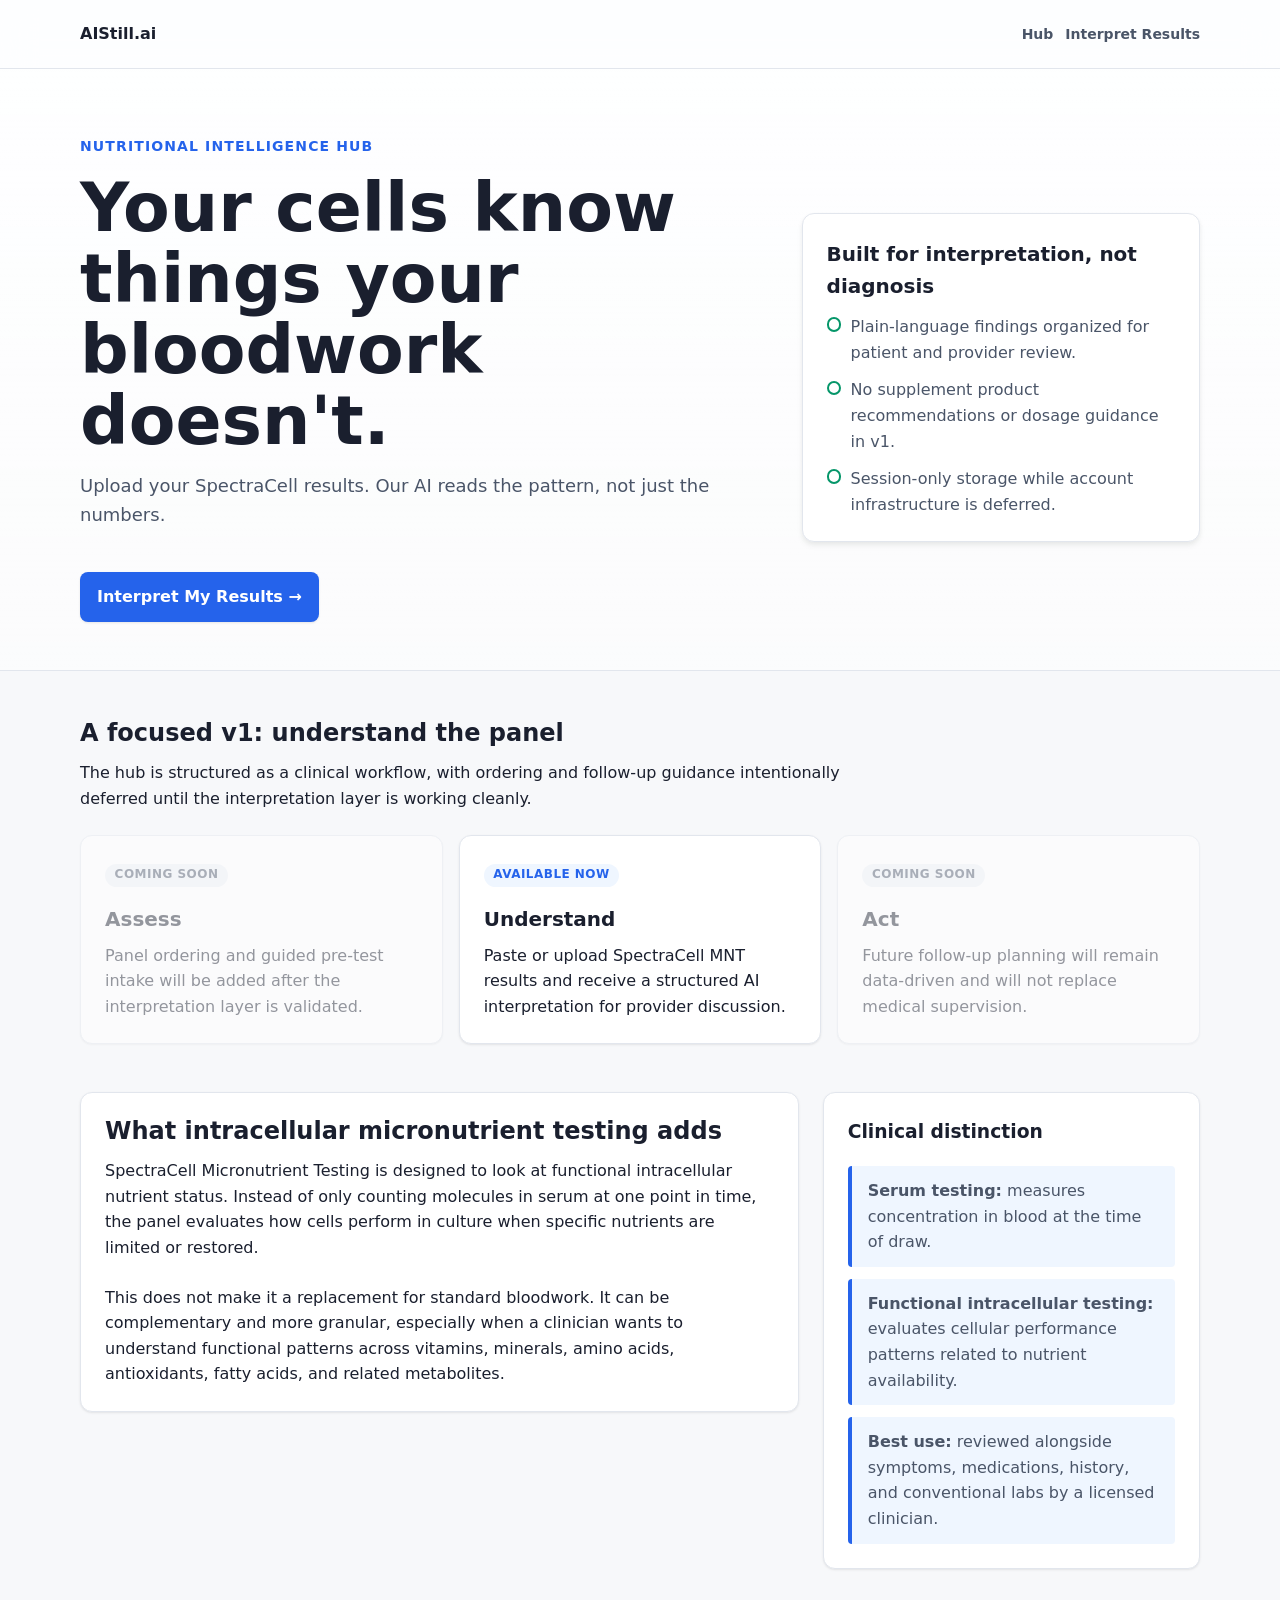
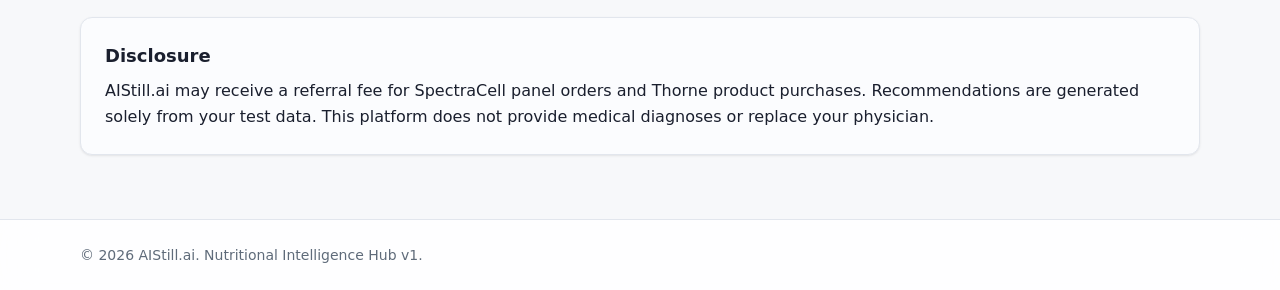
==== nutritional-hub/index.html @ 676f2456 "Build Nutritional Intelligence Hub v1" ====
<!--
  AIStill.ai — Nutritional Intelligence Hub
  Tier 2: AI Results Interpretation
  v1.0 | Built for Cloudflare Pages + Workers
  Auth integration point: search "AUTH STUB" for drop-in hooks
-->
<!doctype html>
<html lang="en">
<head>
  <meta charset="utf-8" />
  <meta name="viewport" content="width=device-width, initial-scale=1" />
  <title>Nutritional Intelligence Hub | AIStill.ai</title>
  <meta name="description" content="Upload SpectraCell Micronutrient Test results and receive a structured AI interpretation for discussion with your healthcare provider." />
  <link rel="stylesheet" href="css/tokens.css" />
  <link rel="stylesheet" href="css/base.css" />
  <link rel="stylesheet" href="css/hub.css" />
</head>
<body>
  <div class="page-shell">
    <header class="site-header">
      <div class="container nav" aria-label="Nutritional Intelligence Hub navigation">
        <a class="brand-link" href="../index.html">AIStill.ai</a>
        <nav class="nav-links" aria-label="Hub pages">
          <a class="nav-link" href="index.html" aria-current="page">Hub</a>
          <a class="nav-link" href="intake.html">Interpret Results</a>
        </nav>
      </div>
    </header>

    <main class="main-content">
      <section class="hero" aria-labelledby="hero-title">
        <div class="container hero-grid">
          <div>
            <p class="eyebrow">Nutritional Intelligence Hub</p>
            <h1 id="hero-title">Your cells know things your bloodwork doesn't.</h1>
            <p class="hero-subhead">Upload your SpectraCell results. Our AI reads the pattern, not just the numbers.</p>
            <a class="button" href="intake.html">Interpret My Results &rarr;</a>
          </div>
          <aside class="hero-card" aria-labelledby="clinical-scope-title">
            <h2 id="clinical-scope-title">Built for interpretation, not diagnosis</h2>
            <ul>
              <li>Plain-language findings organized for patient and provider review.</li>
              <li>No supplement product recommendations or dosage guidance in v1.</li>
              <li>Session-only storage while account infrastructure is deferred.</li>
            </ul>
          </aside>
        </div>
      </section>

      <section class="section" aria-labelledby="tiers-title">
        <div class="container">
          <div class="section-header">
            <h2 id="tiers-title">A focused v1: understand the panel</h2>
            <p>The hub is structured as a clinical workflow, with ordering and follow-up guidance intentionally deferred until the interpretation layer is working cleanly.</p>
          </div>
          <div class="feature-grid">
            <article class="feature-card is-disabled" aria-disabled="true">
              <span class="status-badge soon">Coming Soon</span>
              <h3>Assess</h3>
              <p>Panel ordering and guided pre-test intake will be added after the interpretation layer is validated.</p>
            </article>
            <article class="feature-card">
              <span class="status-badge">Available Now</span>
              <h3>Understand</h3>
              <p>Paste or upload SpectraCell MNT results and receive a structured AI interpretation for provider discussion.</p>
            </article>
            <article class="feature-card is-disabled" aria-disabled="true">
              <span class="status-badge soon">Coming Soon</span>
              <h3>Act</h3>
              <p>Future follow-up planning will remain data-driven and will not replace medical supervision.</p>
            </article>
          </div>
        </div>
      </section>

      <section class="section" aria-labelledby="education-title">
        <div class="container education-grid">
          <div class="content-block">
            <div class="section-header">
              <h2 id="education-title">What intracellular micronutrient testing adds</h2>
              <p>SpectraCell Micronutrient Testing is designed to look at functional intracellular nutrient status. Instead of only counting molecules in serum at one point in time, the panel evaluates how cells perform in culture when specific nutrients are limited or restored.</p>
            </div>
            <p>This does not make it a replacement for standard bloodwork. It can be complementary and more granular, especially when a clinician wants to understand functional patterns across vitamins, minerals, amino acids, antioxidants, fatty acids, and related metabolites.</p>
          </div>
          <aside class="content-block" aria-labelledby="distinction-title">
            <h3 id="distinction-title">Clinical distinction</h3>
            <ul class="comparison-list">
              <li><strong>Serum testing:</strong> measures concentration in blood at the time of draw.</li>
              <li><strong>Functional intracellular testing:</strong> evaluates cellular performance patterns related to nutrient availability.</li>
              <li><strong>Best use:</strong> reviewed alongside symptoms, medications, history, and conventional labs by a licensed clinician.</li>
            </ul>
          </aside>
        </div>
      </section>

      <section class="container disclosure" aria-labelledby="disclosure-title">
        <h2 id="disclosure-title">Disclosure</h2>
        <p>AIStill.ai may receive a referral fee for SpectraCell panel orders and Thorne product purchases. Recommendations are generated solely from your test data. This platform does not provide medical diagnoses or replace your physician.</p>
      </section>
    </main>

    <footer class="site-footer">
      <div class="container">
        <p>&copy; <span id="year"></span> AIStill.ai. Nutritional Intelligence Hub v1.</p>
      </div>
    </footer>
  </div>
  <script>
    document.getElementById('year').textContent = new Date().getFullYear();
  </script>
</body>
</html>
---- nutritional-hub/css/tokens.css ----
/*
  AIStill.ai — Nutritional Intelligence Hub
  Tier 2: AI Results Interpretation
  v1.0 | Built for Cloudflare Pages + Workers
  Auth integration point: search "AUTH STUB" for drop-in hooks
*/

:root {
  /* Color */
  --color-bg: #F7F8FA;
  --color-surface: #FFFFFF;
  --color-border: #E2E6ED;
  --color-text-primary: #1A1F2E;
  --color-text-secondary: #4A5568;
  --color-text-muted: #5F6B7A;
  --color-accent: #2563EB;
  --color-accent-light: #EFF6FF;
  --color-warning: #D97706;
  --color-warning-light: #FFFBEB;
  --color-success: #059669;
  --color-success-light: #ECFDF5;
  --color-caution: #DC2626;
  --color-caution-light: #FEF2F2;

  /* Typography */
  --font-sans: 'Inter', system-ui, -apple-system, sans-serif;
  --font-mono: 'JetBrains Mono', 'Fira Code', monospace;
  --text-xs: 0.75rem;
  --text-sm: 0.875rem;
  --text-base: 1rem;
  --text-lg: 1.125rem;
  --text-xl: 1.25rem;
  --text-2xl: 1.5rem;
  --text-3xl: 1.875rem;
  --font-normal: 400;
  --font-medium: 500;
  --font-semibold: 600;
  --font-bold: 700;

  /* Spacing */
  --space-1: 0.25rem;
  --space-2: 0.5rem;
  --space-3: 0.75rem;
  --space-4: 1rem;
  --space-6: 1.5rem;
  --space-8: 2rem;
  --space-12: 3rem;
  --space-16: 4rem;

  /* Radius */
  --radius-sm: 4px;
  --radius-md: 8px;
  --radius-lg: 12px;
  --radius-xl: 16px;

  /* Shadow */
  --shadow-sm: 0 1px 3px rgba(0,0,0,0.06), 0 1px 2px rgba(0,0,0,0.04);
  --shadow-md: 0 4px 6px rgba(0,0,0,0.05), 0 2px 4px rgba(0,0,0,0.04);
  --shadow-lg: 0 10px 15px rgba(0,0,0,0.05), 0 4px 6px rgba(0,0,0,0.03);
}
---- nutritional-hub/css/base.css ----
/*
  AIStill.ai — Nutritional Intelligence Hub
  Tier 2: AI Results Interpretation
  v1.0 | Built for Cloudflare Pages + Workers
  Auth integration point: search "AUTH STUB" for drop-in hooks
*/

*,
*::before,
*::after {
  box-sizing: border-box;
}

html {
  color-scheme: light;
  font-family: var(--font-sans);
  scroll-behavior: smooth;
}

body {
  margin: 0;
  min-width: 320px;
  background: var(--color-bg);
  color: var(--color-text-primary);
  font-size: var(--text-base);
  line-height: 1.6;
  text-rendering: optimizeLegibility;
}

body::before {
  position: fixed;
  inset: 0;
  z-index: -1;
  content: "";
  background:
    linear-gradient(180deg, rgba(239, 246, 255, 0.72), rgba(247, 248, 250, 0) 360px),
    var(--color-bg);
}

img,
svg {
  max-width: 100%;
  height: auto;
}

button,
input,
select,
textarea {
  font: inherit;
}

button,
summary,
a {
  touch-action: manipulation;
}

a {
  color: var(--color-accent);
  text-underline-offset: 3px;
}

a:hover {
  text-decoration-thickness: 2px;
}

p,
h1,
h2,
h3,
ul,
ol,
figure {
  margin-top: 0;
}

p:last-child,
ul:last-child,
ol:last-child {
  margin-bottom: 0;
}

:focus-visible {
  outline: 3px solid rgba(37, 99, 235, 0.34);
  outline-offset: 3px;
}

.page-shell {
  min-height: 100vh;
  display: flex;
  flex-direction: column;
}

.container {
  width: min(1120px, calc(100% - 32px));
  margin-inline: auto;
}

.site-header,
.site-footer {
  background: rgba(255, 255, 255, 0.86);
  border-color: var(--color-border);
  backdrop-filter: blur(16px);
}

.site-header {
  position: sticky;
  top: 0;
  z-index: 10;
  border-bottom: 1px solid var(--color-border);
}

.nav {
  min-height: 68px;
  display: flex;
  align-items: center;
  justify-content: space-between;
  gap: var(--space-4);
}

.brand-link {
  color: var(--color-text-primary);
  font-weight: var(--font-bold);
  text-decoration: none;
  letter-spacing: 0;
}

.nav-links {
  display: flex;
  align-items: center;
  gap: var(--space-3);
  flex-wrap: wrap;
}

.nav-link {
  color: var(--color-text-secondary);
  font-size: var(--text-sm);
  font-weight: var(--font-semibold);
  text-decoration: none;
}

.main-content {
  flex: 1;
}

.site-footer {
  margin-top: var(--space-16);
  padding: var(--space-6) 0;
  border-top: 1px solid var(--color-border);
  color: var(--color-text-muted);
  font-size: var(--text-sm);
}

.sr-only {
  position: absolute;
  width: 1px;
  height: 1px;
  padding: 0;
  margin: -1px;
  overflow: hidden;
  clip: rect(0, 0, 0, 0);
  white-space: nowrap;
  border: 0;
}

[hidden] {
  display: none !important;
}

@media (max-width: 640px) {
  .container {
    width: min(100% - 24px, 1120px);
  }

  .nav {
    align-items: flex-start;
    flex-direction: column;
    padding: var(--space-3) 0;
  }
}
---- nutritional-hub/css/hub.css ----
/*
  AIStill.ai — Nutritional Intelligence Hub
  Tier 2: AI Results Interpretation
  v1.0 | Built for Cloudflare Pages + Workers
  Auth integration point: search "AUTH STUB" for drop-in hooks
*/

.hero {
  padding: var(--space-16) 0 var(--space-12);
  border-bottom: 1px solid var(--color-border);
  background: linear-gradient(180deg, rgba(255, 255, 255, 0.92), rgba(255, 255, 255, 0.54));
}

.hero-grid {
  display: grid;
  grid-template-columns: minmax(0, 0.9fr) minmax(280px, 0.52fr);
  gap: var(--space-8);
  align-items: center;
}

.eyebrow {
  display: inline-flex;
  align-items: center;
  gap: var(--space-2);
  margin-bottom: var(--space-4);
  color: var(--color-accent);
  font-size: var(--text-sm);
  font-weight: var(--font-bold);
  letter-spacing: 0.08em;
  text-transform: uppercase;
}

.hero h1,
.page-title {
  margin-bottom: var(--space-4);
  color: var(--color-text-primary);
  font-size: clamp(2.1rem, 6vw, 4.25rem);
  line-height: 1.04;
  letter-spacing: 0;
}

.page-title {
  font-size: clamp(2rem, 5vw, 3rem);
}

.hero-subhead,
.page-subhead {
  max-width: 68ch;
  color: var(--color-text-secondary);
  font-size: var(--text-lg);
}

.hero-card {
  border: 1px solid var(--color-border);
  border-radius: var(--radius-lg);
  padding: var(--space-6);
  background: var(--color-surface);
  box-shadow: var(--shadow-md);
}

.hero-card h2 {
  margin-bottom: var(--space-3);
  font-size: var(--text-xl);
}

.hero-card ul,
.check-list {
  display: grid;
  gap: var(--space-3);
  padding: 0;
  margin: 0;
  list-style: none;
}

.hero-card li,
.check-list li {
  position: relative;
  padding-left: var(--space-6);
  color: var(--color-text-secondary);
}

.hero-card li::before,
.check-list li::before {
  position: absolute;
  left: 0;
  top: 0.2rem;
  width: 0.9rem;
  height: 0.9rem;
  border: 2px solid var(--color-success);
  border-radius: 999px;
  content: "";
}

.button,
.button-secondary {
  display: inline-flex;
  align-items: center;
  justify-content: center;
  min-height: 46px;
  border: 1px solid transparent;
  border-radius: var(--radius-md);
  padding: 0.72rem 1rem;
  font-weight: var(--font-bold);
  text-decoration: none;
  cursor: pointer;
  transition: border-color 150ms ease, box-shadow 150ms ease, transform 150ms ease, background 150ms ease;
}

.button {
  margin-top: var(--space-6);
  background: var(--color-accent);
  color: #fff;
  box-shadow: var(--shadow-sm);
}

.button:hover {
  background: #1D4ED8;
  transform: translateY(-1px);
}

.button-secondary {
  background: var(--color-surface);
  color: var(--color-accent);
  border-color: var(--color-border);
}

.button-secondary:hover {
  border-color: rgba(37, 99, 235, 0.42);
  box-shadow: var(--shadow-sm);
}

.button[aria-disabled="true"],
.button-secondary[aria-disabled="true"] {
  opacity: 0.55;
  cursor: not-allowed;
  transform: none;
}

.section {
  padding: var(--space-12) 0 0;
}

.section-header {
  max-width: 760px;
  margin-bottom: var(--space-6);
}

.section-header h2 {
  margin-bottom: var(--space-3);
  font-size: var(--text-2xl);
  line-height: 1.2;
}

.feature-grid {
  display: grid;
  grid-template-columns: repeat(3, minmax(0, 1fr));
  gap: var(--space-4);
}

.feature-card,
.content-block,
.form-panel,
.summary-card,
.report-card,
.pattern-card,
.talking-points,
.disclosure,
.next-steps {
  border: 1px solid var(--color-border);
  border-radius: var(--radius-lg);
  background: var(--color-surface);
  box-shadow: var(--shadow-sm);
}

.feature-card {
  padding: var(--space-6);
}

.feature-card.is-disabled {
  opacity: 0.45;
  cursor: not-allowed;
}

.feature-card h3,
.report-card h3,
.pattern-card h3 {
  margin-bottom: var(--space-2);
  font-size: var(--text-xl);
}

.status-badge,
.severity-pill,
.diagnosis-badge {
  display: inline-flex;
  align-items: center;
  width: fit-content;
  border-radius: 999px;
  padding: 0.22rem 0.6rem;
  font-size: var(--text-xs);
  font-weight: var(--font-bold);
  line-height: 1.3;
  text-transform: uppercase;
  letter-spacing: 0.04em;
}

.status-badge {
  margin-bottom: var(--space-4);
  color: var(--color-accent);
  background: var(--color-accent-light);
}

.status-badge.soon {
  color: var(--color-text-secondary);
  background: #EEF2F7;
}

.content-block,
.form-panel,
.summary-card,
.talking-points,
.next-steps {
  padding: var(--space-6);
}

.education-grid {
  display: grid;
  grid-template-columns: minmax(0, 0.8fr) minmax(260px, 0.42fr);
  gap: var(--space-6);
  align-items: start;
}

.comparison-list {
  display: grid;
  gap: var(--space-3);
  margin: 0;
  padding: 0;
  list-style: none;
}

.comparison-list li {
  border-left: 4px solid var(--color-accent);
  padding: var(--space-3) var(--space-4);
  background: var(--color-accent-light);
  color: var(--color-text-secondary);
  border-radius: var(--radius-sm);
}

.disclosure {
  margin-top: var(--space-12);
  padding: var(--space-6);
  background: #FBFCFE;
}

.disclosure h2,
.disclosure h3 {
  margin-bottom: var(--space-2);
  font-size: var(--text-lg);
}

.page-intro {
  padding: var(--space-12) 0 var(--space-6);
}

.form-layout {
  display: grid;
  gap: var(--space-6);
}

.method-toggle {
  display: grid;
  grid-template-columns: repeat(2, minmax(0, 1fr));
  gap: var(--space-3);
}

.method-option {
  display: grid;
  gap: var(--space-1);
  min-height: 82px;
  border: 1px solid var(--color-border);
  border-radius: var(--radius-md);
  padding: var(--space-4);
  background: #FBFCFE;
  color: var(--color-text-secondary);
  cursor: pointer;
}

.method-option:has(input:checked) {
  border-color: var(--color-accent);
  background: var(--color-accent-light);
  color: var(--color-text-primary);
  box-shadow: 0 0 0 3px rgba(37, 99, 235, 0.12);
}

.method-option input {
  position: absolute;
  opacity: 0;
}

.method-option strong {
  color: var(--color-text-primary);
}

.field-grid {
  display: grid;
  grid-template-columns: repeat(2, minmax(0, 1fr));
  gap: var(--space-4);
}

.field {
  display: grid;
  gap: var(--space-2);
}

.field.full {
  grid-column: 1 / -1;
}

label,
.field-label {
  color: var(--color-text-primary);
  font-size: var(--text-sm);
  font-weight: var(--font-bold);
}

input,
select,
textarea {
  width: 100%;
  border: 1px solid var(--color-border);
  border-radius: var(--radius-md);
  padding: 0.78rem 0.85rem;
  background: var(--color-surface);
  color: var(--color-text-primary);
}

textarea {
  min-height: 240px;
  resize: vertical;
}

.mono-input {
  font-family: var(--font-mono);
  font-size: var(--text-sm);
}

.hint {
  color: var(--color-text-muted);
  font-size: var(--text-sm);
}

.context-panel {
  border: 1px solid var(--color-border);
  border-radius: var(--radius-lg);
  background: #FBFCFE;
}

.context-panel summary {
  padding: var(--space-4) var(--space-6);
  color: var(--color-text-primary);
  font-weight: var(--font-bold);
  cursor: pointer;
}

.context-inner {
  padding: 0 var(--space-6) var(--space-6);
}

.disclaimer-inline,
.form-error,
.interaction-callout {
  border-radius: var(--radius-md);
  padding: var(--space-4);
}

.disclaimer-inline {
  border: 1px solid rgba(217, 119, 6, 0.34);
  background: var(--color-warning-light);
  color: #7C2D12;
  font-weight: var(--font-semibold);
}

.form-error {
  border: 1px solid rgba(220, 38, 38, 0.28);
  background: var(--color-caution-light);
  color: #991B1B;
}

.submit-row {
  display: flex;
  align-items: center;
  gap: var(--space-4);
  flex-wrap: wrap;
}

.loading-state {
  display: inline-flex;
  align-items: center;
  gap: var(--space-2);
  color: var(--color-text-secondary);
  font-weight: var(--font-semibold);
}

.spinner {
  width: 1.1rem;
  height: 1.1rem;
  border: 2px solid var(--color-border);
  border-top-color: var(--color-accent);
  border-radius: 999px;
  animation: spin 800ms linear infinite;
}

@keyframes spin {
  to { transform: rotate(360deg); }
}

.report-header {
  position: sticky;
  top: 69px;
  z-index: 9;
  border-bottom: 1px solid var(--color-border);
  background: rgba(255, 255, 255, 0.94);
  backdrop-filter: blur(14px);
}

.report-header-inner {
  display: flex;
  align-items: center;
  justify-content: space-between;
  gap: var(--space-4);
  min-height: 72px;
}

.report-header h1 {
  margin: 0;
  font-size: var(--text-xl);
}

.generated-time {
  color: var(--color-text-muted);
  font-size: var(--text-sm);
}

.diagnosis-badge {
  color: #7C2D12;
  background: var(--color-warning-light);
  border: 1px solid rgba(217, 119, 6, 0.34);
}

.report-stack {
  display: grid;
  gap: var(--space-6);
  padding-top: var(--space-8);
}

.summary-card {
  display: grid;
  gap: var(--space-4);
}

.summary-card p {
  color: var(--color-text-secondary);
  font-size: var(--text-lg);
}

.severity-pill.deficient,
.status-pill.deficient {
  color: #991B1B;
  background: var(--color-caution-light);
}

.severity-pill.borderline,
.status-pill.borderline {
  color: #92400E;
  background: var(--color-warning-light);
}

.severity-pill.adequate,
.status-pill.adequate {
  color: #065F46;
  background: var(--color-success-light);
}

.status-pill {
  display: inline-flex;
  width: fit-content;
  border-radius: 999px;
  padding: 0.35rem 0.7rem;
  font-size: var(--text-sm);
  font-weight: var(--font-bold);
  text-transform: capitalize;
}

.report-grid {
  display: grid;
  gap: var(--space-4);
}

.report-card,
.pattern-card {
  padding: var(--space-6);
}

.report-card-header {
  display: flex;
  align-items: flex-start;
  justify-content: space-between;
  gap: var(--space-4);
  margin-bottom: var(--space-4);
}

.report-card dl {
  display: grid;
  gap: var(--space-4);
  margin: 0;
}

.report-card dt {
  color: var(--color-text-primary);
  font-size: var(--text-sm);
  font-weight: var(--font-bold);
}

.report-card dd {
  margin: var(--space-1) 0 0;
  color: var(--color-text-secondary);
}

.interaction-callout {
  display: flex;
  gap: var(--space-3);
  margin-top: var(--space-4);
  border: 1px solid rgba(37, 99, 235, 0.24);
  background: var(--color-accent-light);
  color: #1E3A8A;
}

.chip-list {
  display: flex;
  flex-wrap: wrap;
  gap: var(--space-2);
  padding: 0;
  margin: var(--space-4) 0 0;
  list-style: none;
}

.chip {
  display: inline-flex;
  border: 1px solid var(--color-border);
  border-radius: 999px;
  padding: 0.28rem 0.62rem;
  background: #FBFCFE;
  color: var(--color-text-secondary);
  font-size: var(--text-sm);
  font-weight: var(--font-semibold);
}

.adequate-details {
  border: 1px solid var(--color-border);
  border-radius: var(--radius-lg);
  background: var(--color-surface);
  box-shadow: var(--shadow-sm);
}

.adequate-details summary {
  padding: var(--space-4) var(--space-6);
  font-weight: var(--font-bold);
  cursor: pointer;
}

.adequate-inner {
  padding: 0 var(--space-6) var(--space-6);
}

.talking-points ol {
  display: grid;
  gap: var(--space-3);
  padding: 0;
  margin: var(--space-4) 0 0;
  list-style: none;
}

.talking-points li {
  display: grid;
  grid-template-columns: 22px 1fr;
  gap: var(--space-3);
  align-items: start;
  color: var(--color-text-secondary);
}

.print-checkbox {
  width: 18px;
  height: 18px;
  margin-top: 0.2rem;
  border: 2px solid var(--color-border);
  border-radius: var(--radius-sm);
  background: var(--color-surface);
}

.action-row {
  display: grid;
  grid-template-columns: repeat(3, minmax(0, 1fr));
  gap: var(--space-4);
  align-items: stretch;
}

.next-steps {
  grid-column: span 1;
}

.persistent-disclaimer {
  color: var(--color-text-muted);
  font-size: var(--text-sm);
}

@media (max-width: 860px) {
  .hero-grid,
  .education-grid,
  .feature-grid,
  .action-row {
    grid-template-columns: 1fr;
  }

  .report-header {
    top: 0;
  }

  .report-header-inner {
    align-items: flex-start;
    flex-direction: column;
    padding: var(--space-4) 0;
  }
}

@media (max-width: 520px) {
  .hero {
    padding: var(--space-12) 0 var(--space-8);
  }

  .method-toggle,
  .field-grid {
    grid-template-columns: 1fr;
  }

  .content-block,
  .form-panel,
  .summary-card,
  .report-card,
  .pattern-card,
  .talking-points,
  .next-steps,
  .disclosure {
    padding: var(--space-4);
  }

  .context-panel summary,
  .context-inner {
    padding-left: var(--space-4);
    padding-right: var(--space-4);
  }

  .report-card-header,
  .submit-row {
    align-items: flex-start;
    flex-direction: column;
  }
}

@media print {
  body {
    background: #fff;
    color: #000;
  }

  .site-header,
  .report-header,
  .action-row,
  .button,
  .button-secondary,
  .nav,
  .no-print {
    display: none !important;
  }

  .container {
    width: 100%;
  }

  .main-content,
  .report-stack {
    padding: 0;
  }

  .summary-card,
  .report-card,
  .pattern-card,
  .talking-points,
  .adequate-details,
  .persistent-disclaimer {
    break-inside: avoid;
    box-shadow: none;
    border-color: #808080;
  }

  .persistent-disclaimer {
    display: block;
    margin-top: 24px;
    padding: 16px;
    border: 2px solid #000;
    color: #000;
    font-size: 11pt;
  }
}
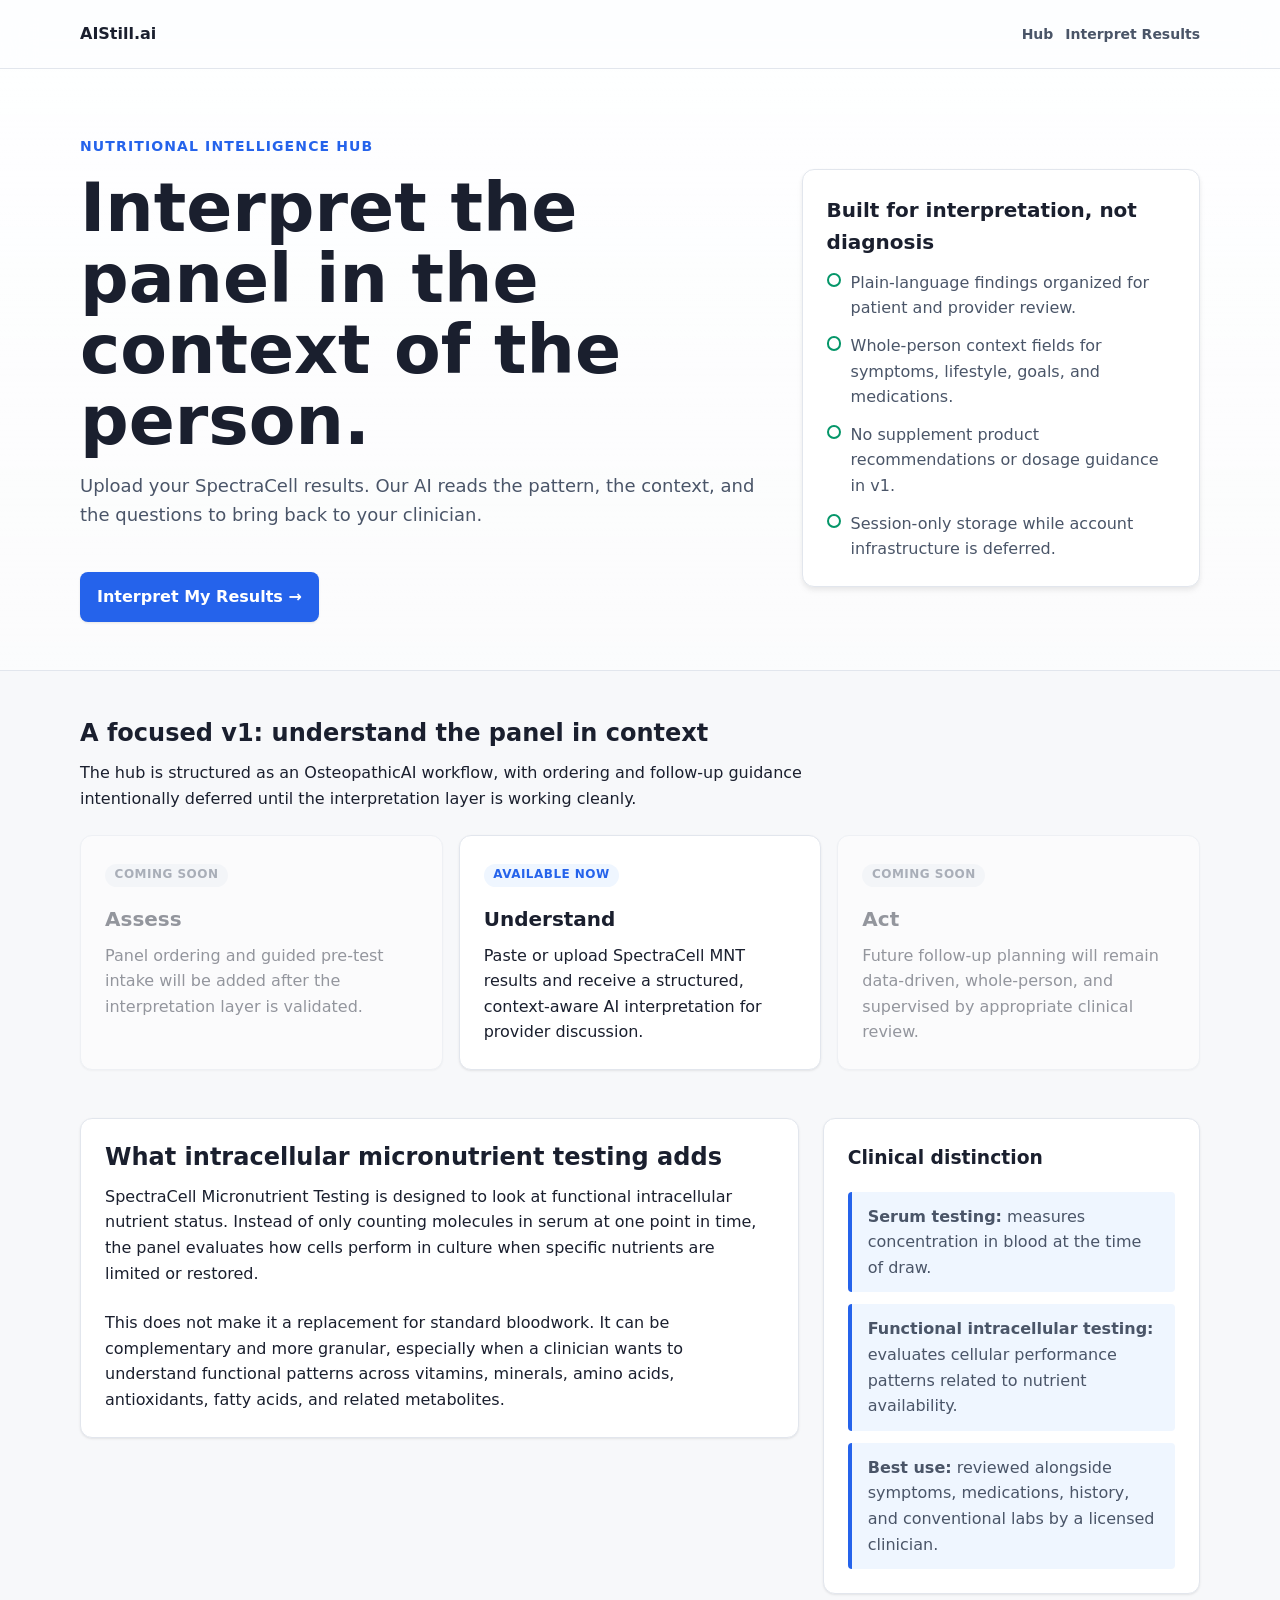
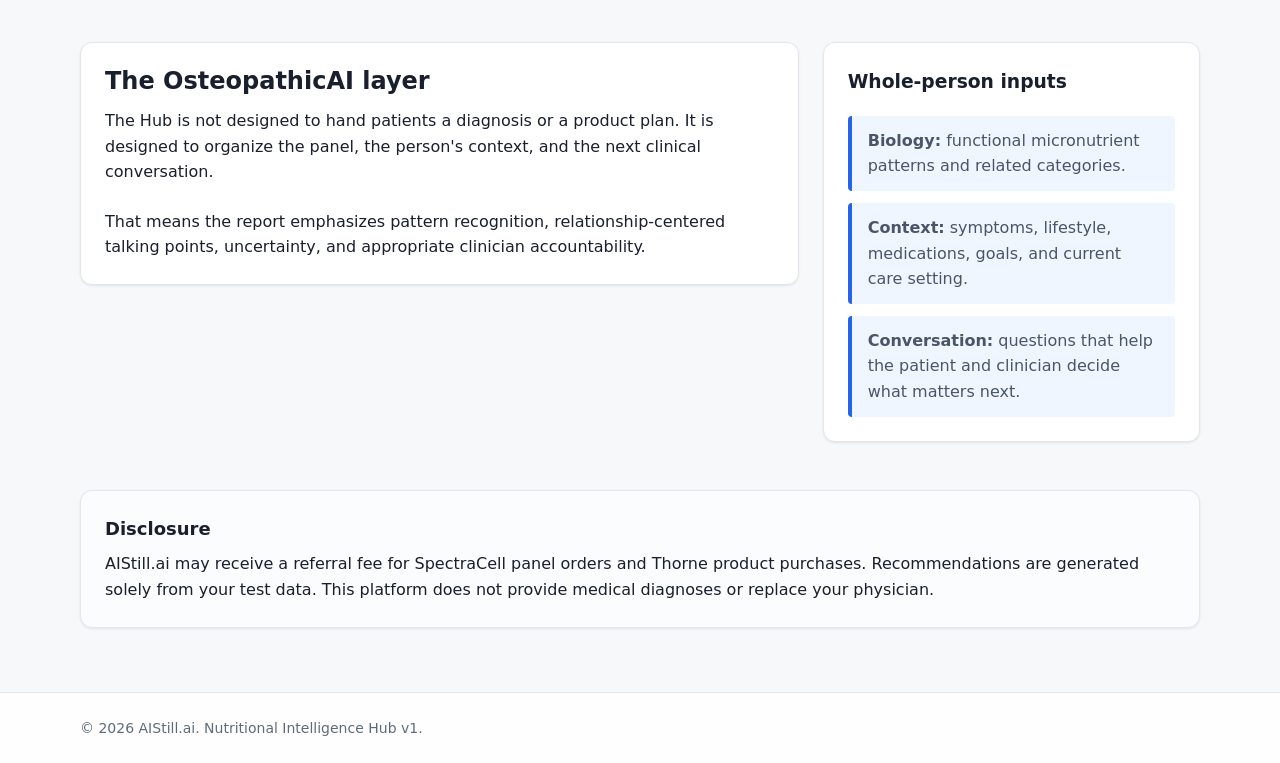
==== commit 7dee1bc5: "Emphasize OsteopathicAI positioning" ====
--- a/nutritional-hub/index.html
+++ b/nutritional-hub/index.html
@@ -10,7 +10,7 @@
   <meta charset="utf-8" />
   <meta name="viewport" content="width=device-width, initial-scale=1" />
   <title>Nutritional Intelligence Hub | AIStill.ai</title>
-  <meta name="description" content="Upload SpectraCell Micronutrient Test results and receive a structured AI interpretation for discussion with your healthcare provider." />
+  <meta name="description" content="Upload SpectraCell Micronutrient Test results and receive a whole-person, OsteopathicAI-aligned interpretation for discussion with your healthcare provider." />
   <link rel="stylesheet" href="css/tokens.css" />
   <link rel="stylesheet" href="css/base.css" />
   <link rel="stylesheet" href="css/hub.css" />
@@ -32,14 +32,15 @@
         <div class="container hero-grid">
           <div>
             <p class="eyebrow">Nutritional Intelligence Hub</p>
-            <h1 id="hero-title">Your cells know things your bloodwork doesn't.</h1>
-            <p class="hero-subhead">Upload your SpectraCell results. Our AI reads the pattern, not just the numbers.</p>
+            <h1 id="hero-title">Interpret the panel in the context of the person.</h1>
+            <p class="hero-subhead">Upload your SpectraCell results. Our AI reads the pattern, the context, and the questions to bring back to your clinician.</p>
             <a class="button" href="intake.html">Interpret My Results &rarr;</a>
           </div>
           <aside class="hero-card" aria-labelledby="clinical-scope-title">
             <h2 id="clinical-scope-title">Built for interpretation, not diagnosis</h2>
             <ul>
               <li>Plain-language findings organized for patient and provider review.</li>
+              <li>Whole-person context fields for symptoms, lifestyle, goals, and medications.</li>
               <li>No supplement product recommendations or dosage guidance in v1.</li>
               <li>Session-only storage while account infrastructure is deferred.</li>
             </ul>
@@ -50,8 +51,8 @@
       <section class="section" aria-labelledby="tiers-title">
         <div class="container">
           <div class="section-header">
-            <h2 id="tiers-title">A focused v1: understand the panel</h2>
-            <p>The hub is structured as a clinical workflow, with ordering and follow-up guidance intentionally deferred until the interpretation layer is working cleanly.</p>
+            <h2 id="tiers-title">A focused v1: understand the panel in context</h2>
+            <p>The hub is structured as an OsteopathicAI workflow, with ordering and follow-up guidance intentionally deferred until the interpretation layer is working cleanly.</p>
           </div>
           <div class="feature-grid">
             <article class="feature-card is-disabled" aria-disabled="true">
@@ -62,12 +63,12 @@
             <article class="feature-card">
               <span class="status-badge">Available Now</span>
               <h3>Understand</h3>
-              <p>Paste or upload SpectraCell MNT results and receive a structured AI interpretation for provider discussion.</p>
+              <p>Paste or upload SpectraCell MNT results and receive a structured, context-aware AI interpretation for provider discussion.</p>
             </article>
             <article class="feature-card is-disabled" aria-disabled="true">
               <span class="status-badge soon">Coming Soon</span>
               <h3>Act</h3>
-              <p>Future follow-up planning will remain data-driven and will not replace medical supervision.</p>
+              <p>Future follow-up planning will remain data-driven, whole-person, and supervised by appropriate clinical review.</p>
             </article>
           </div>
         </div>
@@ -93,6 +94,26 @@
         </div>
       </section>
 
+      <section class="section" aria-labelledby="osteopathic-title">
+        <div class="container education-grid">
+          <div class="content-block">
+            <div class="section-header">
+              <h2 id="osteopathic-title">The OsteopathicAI layer</h2>
+              <p>The Hub is not designed to hand patients a diagnosis or a product plan. It is designed to organize the panel, the person's context, and the next clinical conversation.</p>
+            </div>
+            <p>That means the report emphasizes pattern recognition, relationship-centered talking points, uncertainty, and appropriate clinician accountability.</p>
+          </div>
+          <aside class="content-block" aria-labelledby="whole-person-title">
+            <h3 id="whole-person-title">Whole-person inputs</h3>
+            <ul class="comparison-list">
+              <li><strong>Biology:</strong> functional micronutrient patterns and related categories.</li>
+              <li><strong>Context:</strong> symptoms, lifestyle, medications, goals, and current care setting.</li>
+              <li><strong>Conversation:</strong> questions that help the patient and clinician decide what matters next.</li>
+            </ul>
+          </aside>
+        </div>
+      </section>
+
       <section class="container disclosure" aria-labelledby="disclosure-title">
         <h2 id="disclosure-title">Disclosure</h2>
         <p>AIStill.ai may receive a referral fee for SpectraCell panel orders and Thorne product purchases. Recommendations are generated solely from your test data. This platform does not provide medical diagnoses or replace your physician.</p>
--- a/nutritional-hub/css/hub.css
+++ b/nutritional-hub/css/hub.css
@@ -338,6 +338,10 @@
   resize: vertical;
 }
 
+.context-panel textarea {
+  min-height: 112px;
+}
+
 .mono-input {
   font-family: var(--font-mono);
   font-size: var(--text-sm);
@@ -545,6 +549,7 @@
 
 .chip {
   display: inline-flex;
+  max-width: 100%;
   border: 1px solid var(--color-border);
   border-radius: 999px;
   padding: 0.28rem 0.62rem;
@@ -552,6 +557,7 @@
   color: var(--color-text-secondary);
   font-size: var(--text-sm);
   font-weight: var(--font-semibold);
+  overflow-wrap: anywhere;
 }
 
 .adequate-details {
